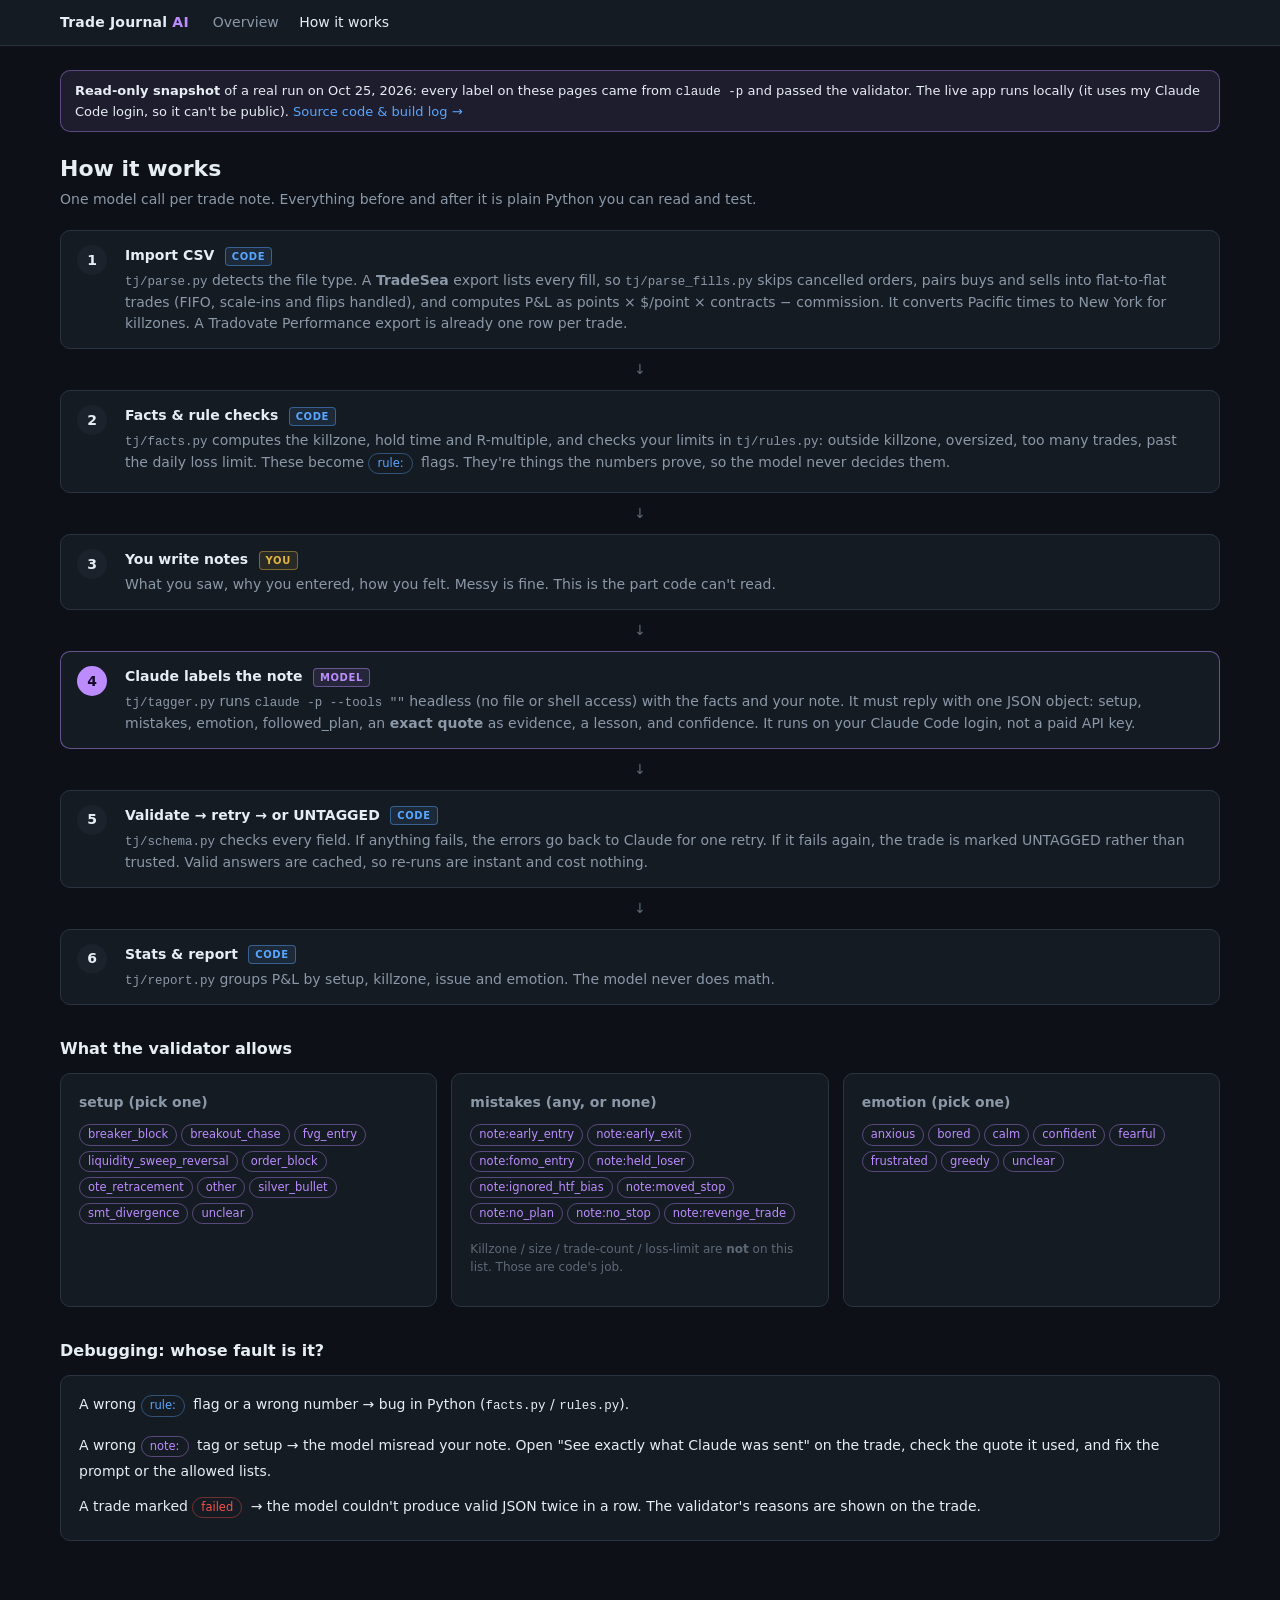
==== docs/how.html @ d200569c "Public read-only demo in docs/ for GitHub Pages; macOS launcher Co-Authored-By: Claude Opus 5.5 <nor" ====
<!doctype html>
<html lang="en">
<head>
  <meta charset="utf-8">
  <meta name="viewport" content="width=device-width, initial-scale=1">
  <title>How it works</title>
  <link rel="stylesheet" href="static/style.css">
</head>
<body>
  <header class="top"><div class="inner">
    <a class="brand" href="index.html">Trade Journal <span>AI</span></a>
    <nav>
      <a href="index.html" class="">Overview</a>
      <a href="how.html" class="on">How it works</a>
    </nav>
  </div></header>
  <main>
    
    <div class="demo-banner">
      <b>Read-only snapshot</b> of a real run on Oct 25, 2026: every label on these pages came from <code>claude -p</code> and passed the validator.
      The live app runs locally (it uses my Claude Code login, so it can't be public).
      <a href="https://github.com/bryanhuynh11/trade-journal-ai">Source code &amp; build log →</a>
    </div>
    
    
<h1>How it works</h1>
<p class="sub">One model call per trade note. Everything before and after it is plain Python you can read and test.</p>

<div class="flow">
  <div class="step"><div class="n">1</div><div><b>Import CSV</b> <span class="who code">CODE</span>
    <p><code>tj/parse.py</code> detects the file type. A <b>TradeSea</b> export lists every fill, so <code>tj/parse_fills.py</code> skips cancelled orders, pairs buys and sells into flat-to-flat trades (FIFO, scale-ins and flips handled), and computes P&amp;L as points × $/point × contracts − commission. It converts Pacific times to New York for killzones. A Tradovate Performance export is already one row per trade.</p></div></div>
  <div class="arrow">↓</div>
  <div class="step"><div class="n">2</div><div><b>Facts &amp; rule checks</b> <span class="who code">CODE</span>
    <p><code>tj/facts.py</code> computes the killzone, hold time and R-multiple, and checks your limits in <code>tj/rules.py</code>: outside killzone, oversized, too many trades, past the daily loss limit. These become <span class="chip rule">rule:</span> flags. They're things the numbers prove, so the model never decides them.</p></div></div>
  <div class="arrow">↓</div>
  <div class="step"><div class="n">3</div><div><b>You write notes</b> <span class="who you">YOU</span>
    <p>What you saw, why you entered, how you felt. Messy is fine. This is the part code can't read.</p></div></div>
  <div class="arrow">↓</div>
  <div class="step m"><div class="n">4</div><div><b>Claude labels the note</b> <span class="who model">MODEL</span>
    <p><code>tj/tagger.py</code> runs <code>claude -p --tools ""</code> headless (no file or shell access) with the facts and your note. It must reply with one JSON object: setup, mistakes, emotion, followed_plan, an <b>exact quote</b> as evidence, a lesson, and confidence. It runs on your Claude Code login, not a paid API key.</p></div></div>
  <div class="arrow">↓</div>
  <div class="step"><div class="n">5</div><div><b>Validate → retry → or UNTAGGED</b> <span class="who code">CODE</span>
    <p><code>tj/schema.py</code> checks every field. If anything fails, the errors go back to Claude for one retry. If it fails again, the trade is marked UNTAGGED rather than trusted. Valid answers are cached, so re-runs are instant and cost nothing.</p></div></div>
  <div class="arrow">↓</div>
  <div class="step"><div class="n">6</div><div><b>Stats &amp; report</b> <span class="who code">CODE</span>
    <p><code>tj/report.py</code> groups P&amp;L by setup, killzone, issue and emotion. The model never does math.</p></div></div>
</div>

<h2>What the validator allows</h2>
<div class="grid g3">
  <div class="panel"><h3>setup (pick one)</h3><span class="chip note">breaker_block</span><span class="chip note">breakout_chase</span><span class="chip note">fvg_entry</span><span class="chip note">liquidity_sweep_reversal</span><span class="chip note">order_block</span><span class="chip note">ote_retracement</span><span class="chip note">other</span><span class="chip note">silver_bullet</span><span class="chip note">smt_divergence</span><span class="chip note">unclear</span></div>
  <div class="panel"><h3>mistakes (any, or none)</h3><span class="chip note">note:early_entry</span><span class="chip note">note:early_exit</span><span class="chip note">note:fomo_entry</span><span class="chip note">note:held_loser</span><span class="chip note">note:ignored_htf_bias</span><span class="chip note">note:moved_stop</span><span class="chip note">note:no_plan</span><span class="chip note">note:no_stop</span><span class="chip note">note:revenge_trade</span>
    <p class="hint">Killzone / size / trade-count / loss-limit are <b>not</b> on this list. Those are code's job.</p></div>
  <div class="panel"><h3>emotion (pick one)</h3><span class="chip note">anxious</span><span class="chip note">bored</span><span class="chip note">calm</span><span class="chip note">confident</span><span class="chip note">fearful</span><span class="chip note">frustrated</span><span class="chip note">greedy</span><span class="chip note">unclear</span></div>
</div>

<h2>Debugging: whose fault is it?</h2>
<div class="panel">
  <p style="margin-top:0">A wrong <span class="chip rule">rule:</span> flag or a wrong number → bug in Python (<code>facts.py</code> / <code>rules.py</code>).</p>
  <p>A wrong <span class="chip note">note:</span> tag or setup → the model misread your note. Open "See exactly what Claude was sent" on the trade, check the quote it used, and fix the prompt or the allowed lists.</p>
  <p style="margin-bottom:0">A trade marked <span class="chip bad">failed</span> → the model couldn't produce valid JSON twice in a row. The validator's reasons are shown on the trade.</p>
</div>

  </main>
  
</body>
</html>
---- docs/static/style.css ----
:root {
  --bg: #0d1117; --panel: #151b23; --panel2: #1b222c; --line: #2a3340;
  --text: #e6edf3; --muted: #8b98a8; --faint: #5d6977;
  --green: #3fb950; --red: #f85149; --amber: #d29922;
  --code: #58a6ff; --model: #bc8cff; --you: #e3b341;
  --radius: 10px;
  font-family: Inter, ui-sans-serif, system-ui, -apple-system, "Segoe UI", sans-serif;
}
* { box-sizing: border-box; }
body { margin: 0; background: var(--bg); color: var(--text); font-size: 14px; line-height: 1.5; }
a { color: var(--code); text-decoration: none; }
a:hover { text-decoration: underline; }
code, .mono { font-family: ui-monospace, "SF Mono", Menlo, monospace; font-size: 12.5px; }

header.top { border-bottom: 1px solid var(--line); background: var(--panel); }
header.top .inner { max-width: 1200px; margin: 0 auto; padding: 12px 20px; display: flex; align-items: center; gap: 24px; }
.brand { font-weight: 700; letter-spacing: .2px; color: var(--text); }
.brand span { color: var(--model); }
header nav a { color: var(--muted); margin-right: 16px; }
header nav a.on { color: var(--text); }
main { max-width: 1200px; margin: 0 auto; padding: 24px 20px 80px; }

h1 { font-size: 22px; margin: 0 0 4px; }
h2 { font-size: 16px; margin: 32px 0 12px; }
h3 { font-size: 14px; margin: 0 0 10px; color: var(--muted); font-weight: 600; }
p.sub { color: var(--muted); margin: 0 0 20px; }

.panel { background: var(--panel); border: 1px solid var(--line); border-radius: var(--radius); padding: 18px; }
.grid { display: grid; gap: 14px; }
.g2 { grid-template-columns: 1fr 1fr; }
@media (max-width: 760px) { .g2 { grid-template-columns: 1fr; } }
.g3 { grid-template-columns: repeat(auto-fit, minmax(240px, 1fr)); }
.g5 { grid-template-columns: repeat(auto-fit, minmax(150px, 1fr)); }

/* who-does-what badges */
.who { display: inline-block; font-size: 10px; font-weight: 700; letter-spacing: .6px; padding: 1px 6px;
       border-radius: 4px; vertical-align: middle; margin-left: 6px; border: 1px solid; }
.who.code  { color: var(--code);  border-color: color-mix(in srgb, var(--code) 45%, transparent);  background: color-mix(in srgb, var(--code) 10%, transparent); }
.who.model { color: var(--model); border-color: color-mix(in srgb, var(--model) 45%, transparent); background: color-mix(in srgb, var(--model) 10%, transparent); }
.who.you   { color: var(--you);   border-color: color-mix(in srgb, var(--you) 45%, transparent);   background: color-mix(in srgb, var(--you) 10%, transparent); }

.legend { display: flex; gap: 18px; flex-wrap: wrap; color: var(--muted); font-size: 13px; margin-bottom: 18px; }
.legend .who { margin: 0 6px 0 0; }

/* stat tiles */
.tile .k { color: var(--muted); font-size: 12px; }
.tile .v { font-size: 24px; font-weight: 700; margin-top: 2px; font-variant-numeric: tabular-nums; }
.pos { color: var(--green); } .neg { color: var(--red); }

/* buttons + forms */
.btn { display: inline-flex; align-items: center; gap: 6px; border: 1px solid var(--line); background: var(--panel2);
       color: var(--text); padding: 8px 14px; border-radius: 8px; font: inherit; font-weight: 600; cursor: pointer; }
.btn:hover { border-color: var(--muted); text-decoration: none; }
.btn.primary { background: var(--model); border-color: var(--model); color: #160a2a; }
.btn.primary:hover { filter: brightness(1.08); }
.btn:disabled { opacity: .5; cursor: wait; }
.row { display: flex; gap: 10px; align-items: center; flex-wrap: wrap; }
.spacer { flex: 1; }
input[type=text], input[type=number], textarea, select {
  background: var(--bg); color: var(--text); border: 1px solid var(--line); border-radius: 8px; padding: 8px 10px; font: inherit; width: 100%; }
textarea { resize: vertical; min-height: 64px; }
input:focus, textarea:focus { outline: 2px solid color-mix(in srgb, var(--you) 60%, transparent); border-color: transparent; }
label.check { display: inline-flex; align-items: center; gap: 6px; color: var(--muted); }
.error { background: color-mix(in srgb, var(--red) 12%, transparent); border: 1px solid color-mix(in srgb, var(--red) 40%, transparent);
         color: #ffb3ad; padding: 10px 14px; border-radius: 8px; margin-bottom: 16px; }
.hint { color: var(--faint); font-size: 12px; }

/* tables */
table { width: 100%; border-collapse: collapse; }
th { text-align: left; color: var(--muted); font-weight: 600; font-size: 12px; padding: 8px 10px; border-bottom: 1px solid var(--line); white-space: nowrap; }
td { padding: 10px; border-bottom: 1px solid var(--line); vertical-align: top; }
td.num, th.num { text-align: right; font-variant-numeric: tabular-nums; }
tr:last-child td { border-bottom: 0; }

/* chips */
.chip { display: inline-block; font-size: 11.5px; padding: 1px 8px; border-radius: 999px; margin: 0 4px 4px 0; border: 1px solid var(--line); white-space: nowrap; }
.chip.rule { color: var(--code); border-color: color-mix(in srgb, var(--code) 40%, transparent); }
.chip.note { color: var(--model); border-color: color-mix(in srgb, var(--model) 40%, transparent); }
.chip.ok { color: var(--green); border-color: color-mix(in srgb, var(--green) 40%, transparent); }
.chip.warn { color: var(--amber); border-color: color-mix(in srgb, var(--amber) 40%, transparent); }
.chip.bad { color: var(--red); border-color: color-mix(in srgb, var(--red) 40%, transparent); }

/* day cards on home */
.day { display: flex; align-items: center; gap: 16px; padding: 14px 18px; }
.day + .day { border-top: 1px solid var(--line); }
.day .name { font-weight: 600; }

/* notes editor */
.trade-edit { display: grid; grid-template-columns: 250px 1fr 120px; gap: 16px; padding: 16px 18px; }
.trade-edit + .trade-edit { border-top: 1px solid var(--line); }
.facts { font-size: 13px; }
.facts .line1 { font-weight: 600; }
.facts .meta { color: var(--muted); }
@media (max-width: 760px) { .trade-edit { grid-template-columns: 1fr; } }

/* progress */
.progress { height: 8px; background: var(--panel2); border-radius: 999px; overflow: hidden; margin: 12px 0; }
.progress > div { height: 100%; width: 0; background: var(--model); transition: width .3s; }
#joblog { font-size: 12.5px; color: var(--muted); max-height: 220px; overflow: auto; }

/* trade cards on report */
.tcard { padding: 16px 18px; }
.tcard + .tcard { border-top: 1px solid var(--line); }
.tcard .head { display: flex; gap: 12px; align-items: baseline; flex-wrap: wrap; }
.tcard .pnl { font-weight: 700; font-variant-numeric: tabular-nums; }
.tcard .setup { font-weight: 600; color: var(--model); }
.quote { border-left: 3px solid var(--model); padding: 4px 12px; color: var(--text); margin: 10px 0 6px; background: color-mix(in srgb, var(--model) 6%, transparent); }
.lesson { color: var(--muted); }
details { margin-top: 10px; }
details summary { cursor: pointer; color: var(--muted); font-size: 12.5px; }
details pre { background: var(--bg); border: 1px solid var(--line); border-radius: 8px; padding: 12px; overflow: auto; white-space: pre-wrap; font-size: 12px; max-height: 420px; }
.cols2 { display: grid; grid-template-columns: 1fr 1fr; gap: 12px; }
@media (max-width: 860px) { .cols2 { grid-template-columns: 1fr; } }

/* how-it-works flow */
.flow { display: grid; gap: 10px; }
.step { display: grid; grid-template-columns: 34px 1fr; gap: 14px; align-items: start; padding: 14px 16px; border: 1px solid var(--line); border-radius: var(--radius); background: var(--panel); }
.step .n { width: 30px; height: 30px; border-radius: 50%; display: grid; place-items: center; font-weight: 700; background: var(--panel2); }
.step.m { border-color: color-mix(in srgb, var(--model) 50%, transparent); }
.step.m .n { background: var(--model); color: #160a2a; }
.step p { margin: 4px 0 0; color: var(--muted); }
.arrow { text-align: center; color: var(--faint); }
canvas { max-height: 260px; }

.demo-banner { background: color-mix(in srgb, var(--model) 10%, transparent); border: 1px solid color-mix(in srgb, var(--model) 40%, transparent);
               border-radius: var(--radius); padding: 10px 14px; margin-bottom: 20px; font-size: 13px; color: var(--text); }
a.panel { color: var(--text); display: block; }
a.panel:hover { border-color: var(--model); text-decoration: none; }
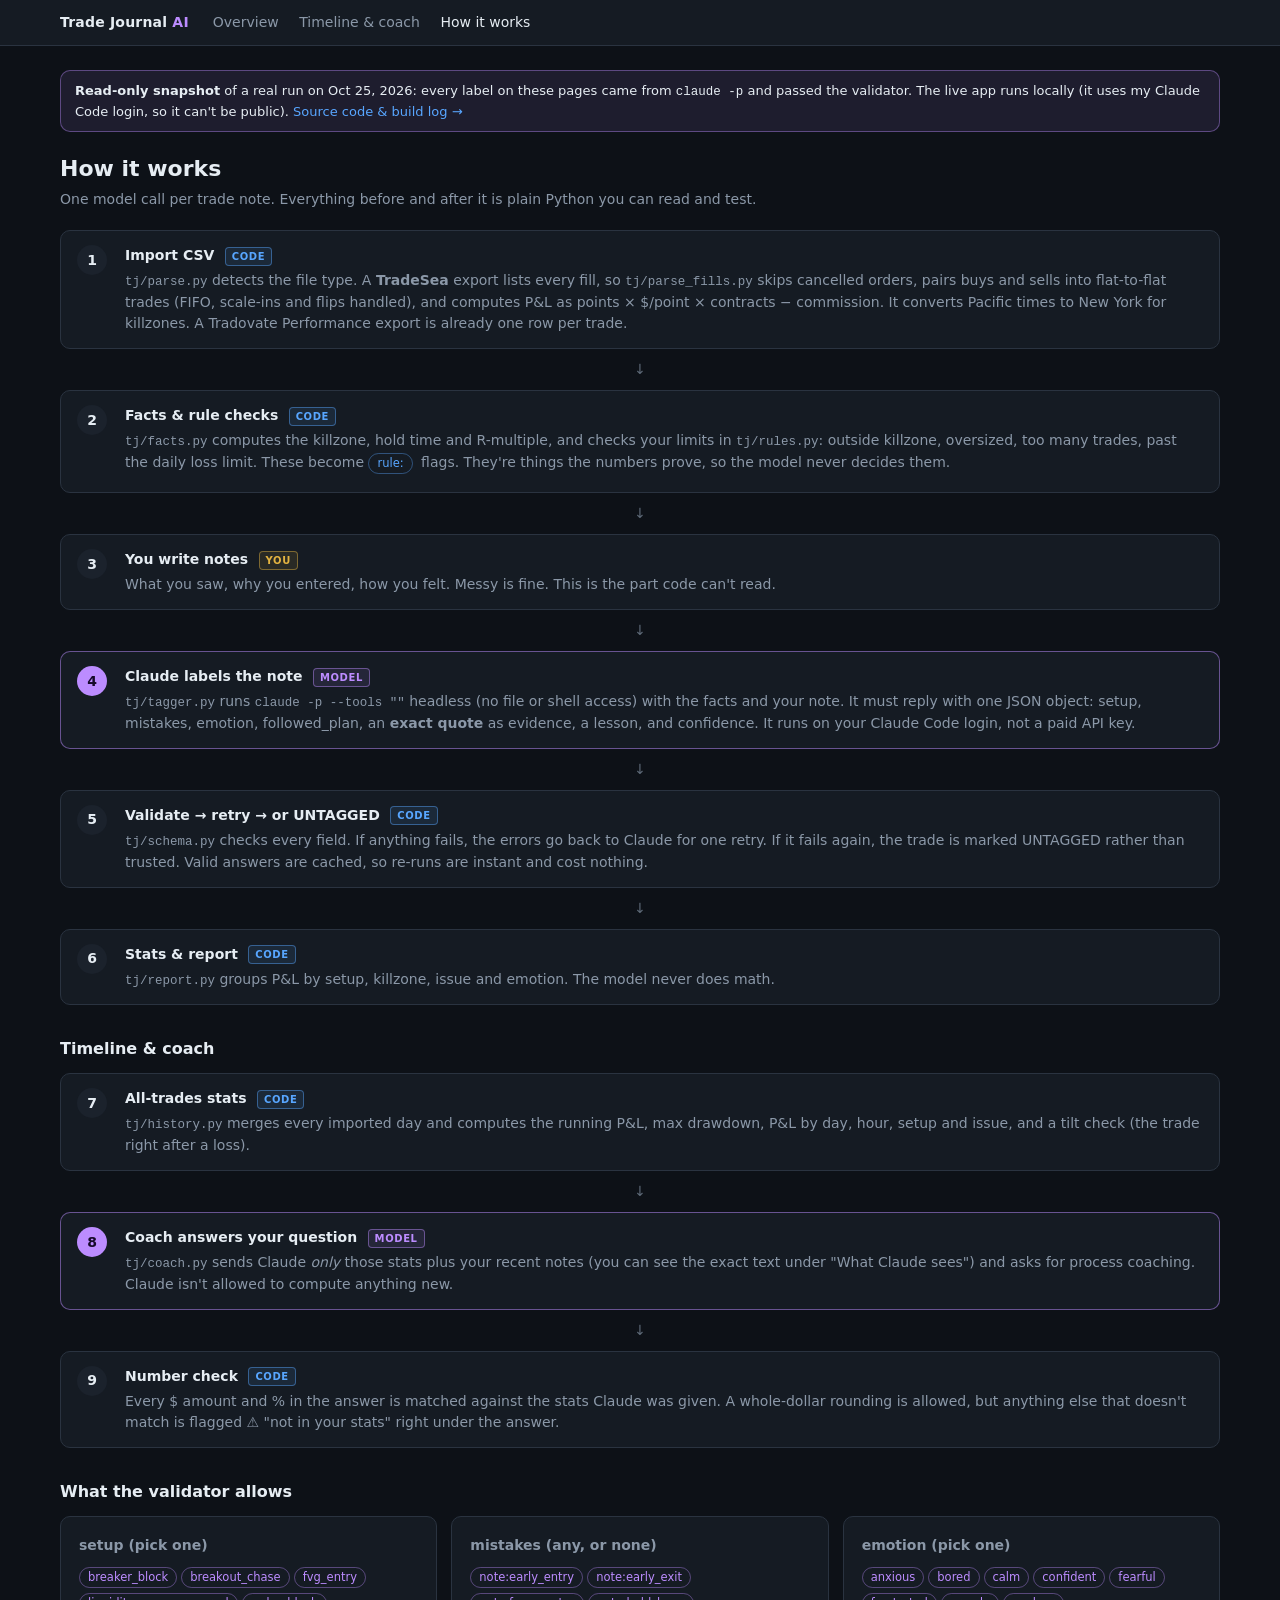
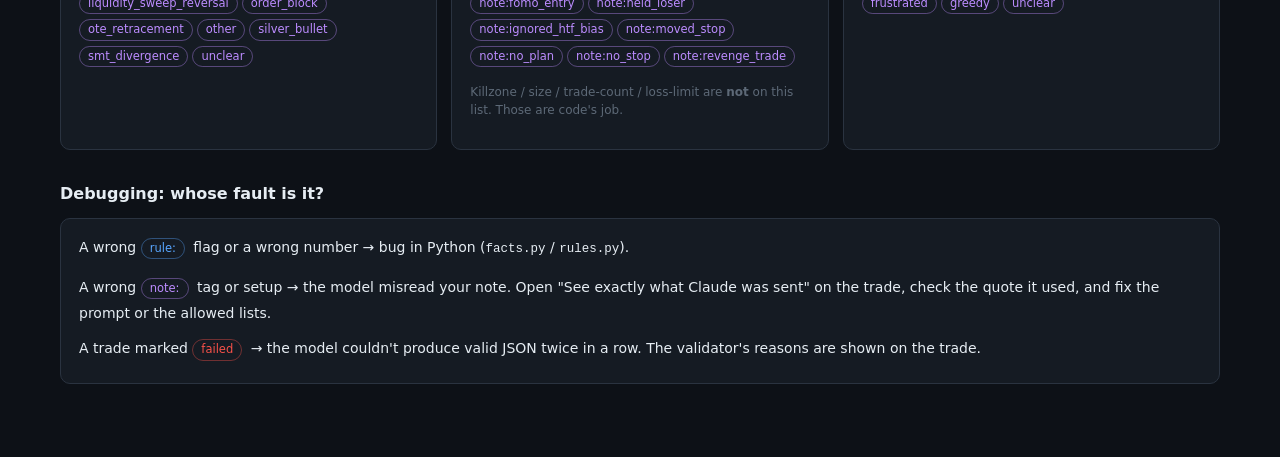
==== commit f8ac888e: "All-trades timeline + Claude coach chat with number check Co-Authored-By: Claude Opus 5.5 <noreply@a" ====
--- a/docs/how.html
+++ b/docs/how.html
@@ -11,6 +11,7 @@
     <a class="brand" href="index.html">Trade Journal <span>AI</span></a>
     <nav>
       <a href="index.html" class="">Overview</a>
+      <a href="history.html" class="">Timeline &amp; coach</a>
       <a href="how.html" class="on">How it works</a>
     </nav>
   </div></header>
@@ -46,6 +47,18 @@
     <p><code>tj/report.py</code> groups P&amp;L by setup, killzone, issue and emotion. The model never does math.</p></div></div>
 </div>
 
+<h2>Timeline &amp; coach</h2>
+<div class="flow">
+  <div class="step"><div class="n">7</div><div><b>All-trades stats</b> <span class="who code">CODE</span>
+    <p><code>tj/history.py</code> merges every imported day and computes the running P&amp;L, max drawdown, P&amp;L by day, hour, setup and issue, and a tilt check (the trade right after a loss).</p></div></div>
+  <div class="arrow">↓</div>
+  <div class="step m"><div class="n">8</div><div><b>Coach answers your question</b> <span class="who model">MODEL</span>
+    <p><code>tj/coach.py</code> sends Claude <i>only</i> those stats plus your recent notes (you can see the exact text under "What Claude sees") and asks for process coaching. Claude isn't allowed to compute anything new.</p></div></div>
+  <div class="arrow">↓</div>
+  <div class="step"><div class="n">9</div><div><b>Number check</b> <span class="who code">CODE</span>
+    <p>Every $ amount and % in the answer is matched against the stats Claude was given. A whole-dollar rounding is allowed, but anything else that doesn't match is flagged ⚠ "not in your stats" right under the answer.</p></div></div>
+</div>
+
 <h2>What the validator allows</h2>
 <div class="grid g3">
   <div class="panel"><h3>setup (pick one)</h3><span class="chip note">breaker_block</span><span class="chip note">breakout_chase</span><span class="chip note">fvg_entry</span><span class="chip note">liquidity_sweep_reversal</span><span class="chip note">order_block</span><span class="chip note">ote_retracement</span><span class="chip note">other</span><span class="chip note">silver_bullet</span><span class="chip note">smt_divergence</span><span class="chip note">unclear</span></div>
--- a/docs/static/style.css
+++ b/docs/static/style.css
@@ -126,3 +126,26 @@
                border-radius: var(--radius); padding: 10px 14px; margin-bottom: 20px; font-size: 13px; color: var(--text); }
 a.panel { color: var(--text); display: block; }
 a.panel:hover { border-color: var(--model); text-decoration: none; }
+
+/* timeline + coach */
+.hist-layout { display: grid; grid-template-columns: minmax(0, 1fr) 370px; gap: 14px; align-items: start; }
+.hist-chat { position: sticky; top: 14px; margin-top: 14px; }
+@media (max-width: 980px) { .hist-layout { grid-template-columns: minmax(0, 1fr); } .hist-chat { position: static; } }
+.chat .msgs { max-height: 460px; overflow-y: auto; display: flex; flex-direction: column; gap: 8px; padding-right: 2px; }
+.msg { padding: 9px 12px; border-radius: 12px; white-space: pre-wrap; font-size: 13.5px; line-height: 1.45; max-width: 92%; }
+.msg.user { align-self: flex-end; background: color-mix(in srgb, var(--you) 16%, var(--panel2)); border: 1px solid color-mix(in srgb, var(--you) 35%, transparent); }
+.msg.bot { align-self: flex-start; background: var(--panel2); border: 1px solid color-mix(in srgb, var(--model) 35%, transparent); }
+.msg.typing { color: var(--muted); font-style: italic; }
+.msg.err { border-color: var(--red); color: #ffb3ad; }
+.msg .check { margin-top: 6px; font-size: 11.5px; white-space: normal; }
+.msg .check.ok { color: var(--green); }
+.msg .check.warn { color: var(--amber); }
+.suggest { margin-top: 10px; display: flex; flex-wrap: wrap; }
+.suggest .chip { background: transparent; color: var(--model); border-color: color-mix(in srgb, var(--model) 40%, transparent); cursor: pointer; font: inherit; font-size: 12px; }
+.suggest .chip:hover { background: color-mix(in srgb, var(--model) 12%, transparent); }
+
+.tradelog { padding: 0; overflow: auto; max-height: 560px; }
+.tradelog th { position: sticky; top: 0; background: var(--panel); }
+.tradelog td { white-space: nowrap; }
+#setups, #issues { max-height: none !important; }
+.grid > * { min-width: 0; }
